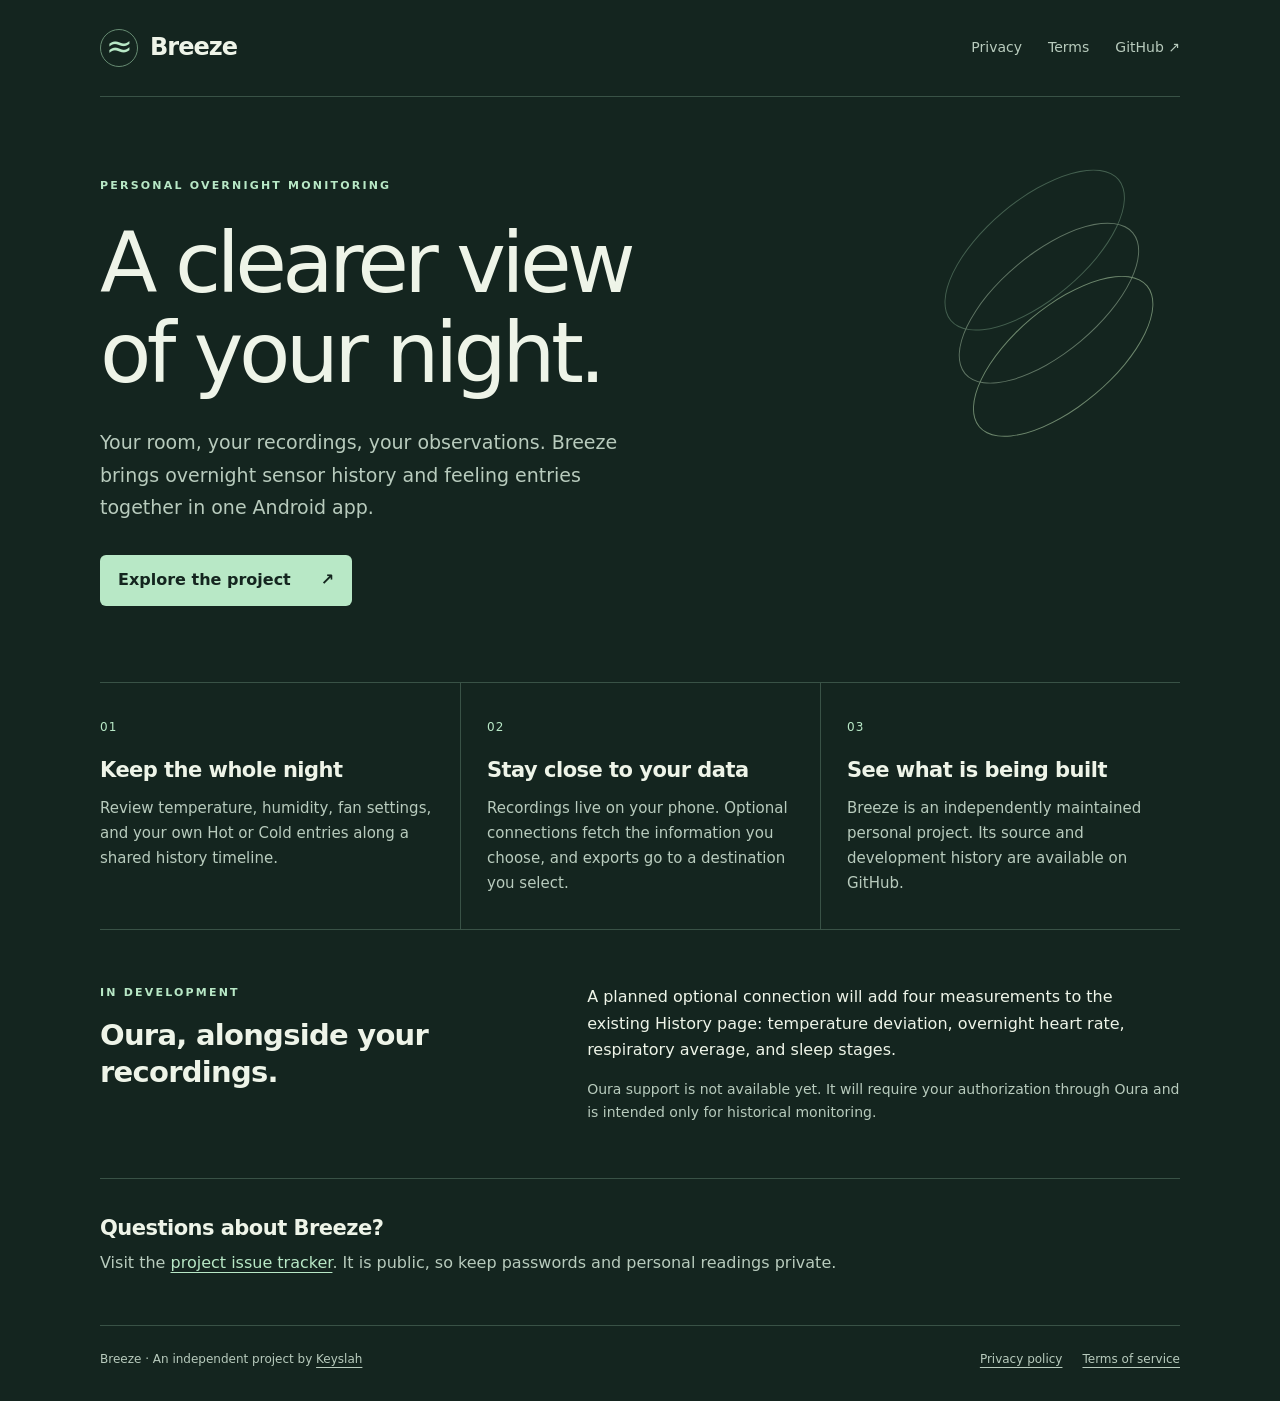
==== website/index.html @ 82f31aa6 "Add Breeze GitHub Pages site and terms of service" ====
<!doctype html>
<html lang="en">
<head>
  <meta charset="utf-8">
  <meta name="viewport" content="width=device-width, initial-scale=1">
  <meta name="description" content="Breeze is a personal Android app for overnight recordings, sensor history, and feeling entries. Learn about the project, privacy, and terms.">
  <meta name="theme-color" content="#14251f">
  <meta name="referrer" content="no-referrer">
  <title>Breeze · A clearer view of your night</title>
  <link rel="stylesheet" href="styles.css">
</head>
<body>
  <a class="skip" href="#main">Skip to content</a>
  <div class="shell">
    <header class="site-header">
      <a class="brand" href="./" aria-current="page"><span class="brand-mark" aria-hidden="true">≈</span>Breeze</a>
      <nav aria-label="Main navigation"><a href="privacy.html">Privacy</a><a href="terms.html">Terms</a><a href="https://github.com/Keyslah/Breeze">GitHub ↗</a></nav>
    </header>
    <main id="main">
      <section class="hero" aria-labelledby="intro">
        <p class="eyebrow">PERSONAL OVERNIGHT MONITORING</p>
        <h1 id="intro">A clearer view<br>of your night.</h1>
        <p class="lede">Your room, your recordings, your observations. Breeze brings overnight sensor history and feeling entries together in one Android app.</p>
        <a class="button" href="https://github.com/Keyslah/Breeze">Explore the project <span aria-hidden="true">↗</span></a>
        <div class="night-lines" aria-hidden="true"><span></span><span></span><span></span></div>
      </section>
      <section class="feature-grid" aria-label="About Breeze">
        <article class="feature"><span class="feature-number">01</span><h2>Keep the whole night</h2><p>Review temperature, humidity, fan settings, and your own Hot or Cold entries along a shared history timeline.</p></article>
        <article class="feature"><span class="feature-number">02</span><h2>Stay close to your data</h2><p>Recordings live on your phone. Optional connections fetch the information you choose, and exports go to a destination you select.</p></article>
        <article class="feature"><span class="feature-number">03</span><h2>See what is being built</h2><p>Breeze is an independently maintained personal project. Its source and development history are available on GitHub.</p></article>
      </section>
      <section class="oura-note" aria-labelledby="oura-title">
        <div><p class="eyebrow">IN DEVELOPMENT</p><h2 id="oura-title">Oura, alongside your recordings.</h2></div>
        <div><p>A planned optional connection will add four measurements to the existing History page: temperature deviation, overnight heart rate, respiratory average, and sleep stages.</p><p class="muted">Oura support is not available yet. It will require your authorization through Oura and is intended only for historical monitoring.</p></div>
      </section>
      <section class="contact" aria-labelledby="contact-title"><h2 id="contact-title">Questions about Breeze?</h2><p>Visit the <a href="https://github.com/Keyslah/Breeze/issues">project issue tracker</a>. It is public, so keep passwords and personal readings private.</p></section>
    </main>
    <footer><span>Breeze · An independent project by <a href="https://github.com/Keyslah">Keyslah</a></span><div><a href="privacy.html">Privacy policy</a><a href="terms.html">Terms of service</a></div></footer>
  </div>
</body>
</html>
---- website/styles.css ----
:root { color-scheme: dark; --bg:#14251f; --panel:#1b3028; --ink:#eef4e8; --muted:#b8cbbd; --mint:#b8e8c6; --line:#395246; }
* { box-sizing:border-box; }
html { scroll-behavior:smooth; }
body { margin:0; background:var(--bg); color:var(--ink); font-family:system-ui,-apple-system,BlinkMacSystemFont,"Segoe UI",sans-serif; font-size:16px; line-height:1.65; }
a { color:var(--mint); text-underline-offset:4px; }
a:hover { color:#fff; }
a:focus-visible { outline:3px solid var(--mint); outline-offset:6px; border-radius:3px; }
.shell { width:min(1080px,calc(100% - 64px)); margin:auto; }
.skip { position:absolute; top:-100px; left:20px; padding:10px 18px; z-index:3; background:var(--ink); color:var(--bg); }
.skip:focus { top:12px; }
.site-header { display:flex; align-items:center; justify-content:space-between; gap:24px; padding:28px 0; border-bottom:1px solid var(--line); }
.brand { display:inline-flex; align-items:center; gap:12px; font-weight:650; font-size:24px; letter-spacing:-1px; text-decoration:none; color:var(--ink); }
.brand-mark { display:grid; place-items:center; width:38px; height:38px; border:1px solid #668b72; border-radius:50%; color:var(--mint); font-size:32px; font-weight:400; line-height:1; padding-bottom:4px; }
nav { display:flex; align-items:center; flex-wrap:wrap; gap:26px; }
nav a { font-size:14px; text-decoration:none; color:var(--muted); }
nav a[aria-current="page"] { color:var(--ink); text-decoration:underline; }
.hero { position:relative; padding:80px 0 76px; overflow:hidden; }
.eyebrow { color:var(--mint); font-size:11px; font-weight:650; letter-spacing:.2em; margin:0 0 24px; }
h1 { font-size:clamp(42px,7.5vw,84px); font-weight:450; line-height:1.07; letter-spacing:-.055em; margin:0 0 28px; }
.lede { position:relative; max-width:550px; color:var(--muted); font-size:19px; line-height:1.7; margin:0 0 32px; z-index:1; }
.button { position:relative; display:inline-flex; align-items:center; gap:30px; background:var(--mint); color:var(--bg); font-weight:600; border-radius:6px; text-decoration:none; padding:12px 18px; z-index:1; }
.button:hover { background:#dcf5d7; color:var(--bg); }
.night-lines { position:absolute; right:12px; top:100px; width:220px; height:280px; opacity:.5; transform:rotate(-15deg); }
.night-lines span { position:absolute; display:block; width:220px; height:100px; border:1px solid #739a7f; border-radius:50%; transform:rotate(-25deg); }
.night-lines span:nth-child(2) { top:55px; border-color:#a9c3a7; }
.night-lines span:nth-child(3) { top:110px; border-color:#c4e7b9; }
.feature-grid { display:grid; grid-template-columns:repeat(3,minmax(0,1fr)); border-top:1px solid var(--line); border-bottom:1px solid var(--line); }
.feature { padding:30px 26px 34px; }
.feature:first-child { padding-left:0; }
.feature:last-child { padding-right:0; }
.feature+.feature { border-left:1px solid var(--line); }
.feature-number { color:var(--mint); font-size:12px; letter-spacing:.1em; }
h2 { font-size:21px; line-height:1.3; font-weight:550; letter-spacing:-.025em; }
.feature h2 { margin:18px 0 12px; }
.feature p { color:var(--muted); font-size:15px; margin:0; }
.oura-note { display:grid; grid-template-columns:1fr 1.35fr; gap:48px; padding:54px 0; border-bottom:1px solid var(--line); }
.oura-note .eyebrow { margin-bottom:14px; }
.oura-note h2 { font-size:29px; margin:0; }
.oura-note p { margin:0 0 14px; }
.oura-note p:last-child { margin-bottom:0; }
.muted { color:var(--muted); font-size:14px; }
.contact { padding:36px 0 48px; }
.contact h2 { margin:0 0 8px; }
.contact p { color:var(--muted); margin:0; }
footer { display:flex; justify-content:space-between; flex-wrap:wrap; gap:18px; color:var(--muted); font-size:12px; padding:24px 0 32px; border-top:1px solid var(--line); }
footer div { display:flex; gap:20px; }
footer a { color:var(--muted); }
.legal { max-width:740px; padding:56px 0 70px; }
.legal h1 { font-size:clamp(34px,5vw,52px); line-height:1.15; margin-bottom:20px; }
.legal h2 { margin:36px 0 12px; color:var(--ink); }
.legal p,.legal li { color:var(--muted); }
.legal strong { color:var(--ink); font-weight:600; }
.legal p { margin:0 0 18px; }
.legal li+li { margin-top:8px; }
.legal code { font-size:.9em; overflow-wrap:anywhere; background:var(--panel); border-radius:4px; padding:2px 5px; }
.legal a { overflow-wrap:anywhere; }
@media(max-width:850px) { .night-lines { opacity:.18; right:-65px; } .oura-note { gap:26px; } }
@media(max-width:620px) { .shell { width:calc(100% - 36px); } .site-header { gap:18px; padding:20px 0; flex-wrap:wrap; } nav { gap:20px; } .hero { padding:52px 0; } .lede { font-size:17px; } .night-lines { display:none; } .feature-grid { grid-template-columns:1fr; } .feature,.feature:first-child,.feature:last-child { padding:25px 0; } .feature+.feature { border-left:0; border-top:1px solid var(--line); } .feature h2 { margin-top:12px; } .oura-note { grid-template-columns:1fr; gap:24px; padding:36px 0; } .legal { padding-top:38px; } }
@media(prefers-reduced-motion:reduce) { html { scroll-behavior:auto; } }
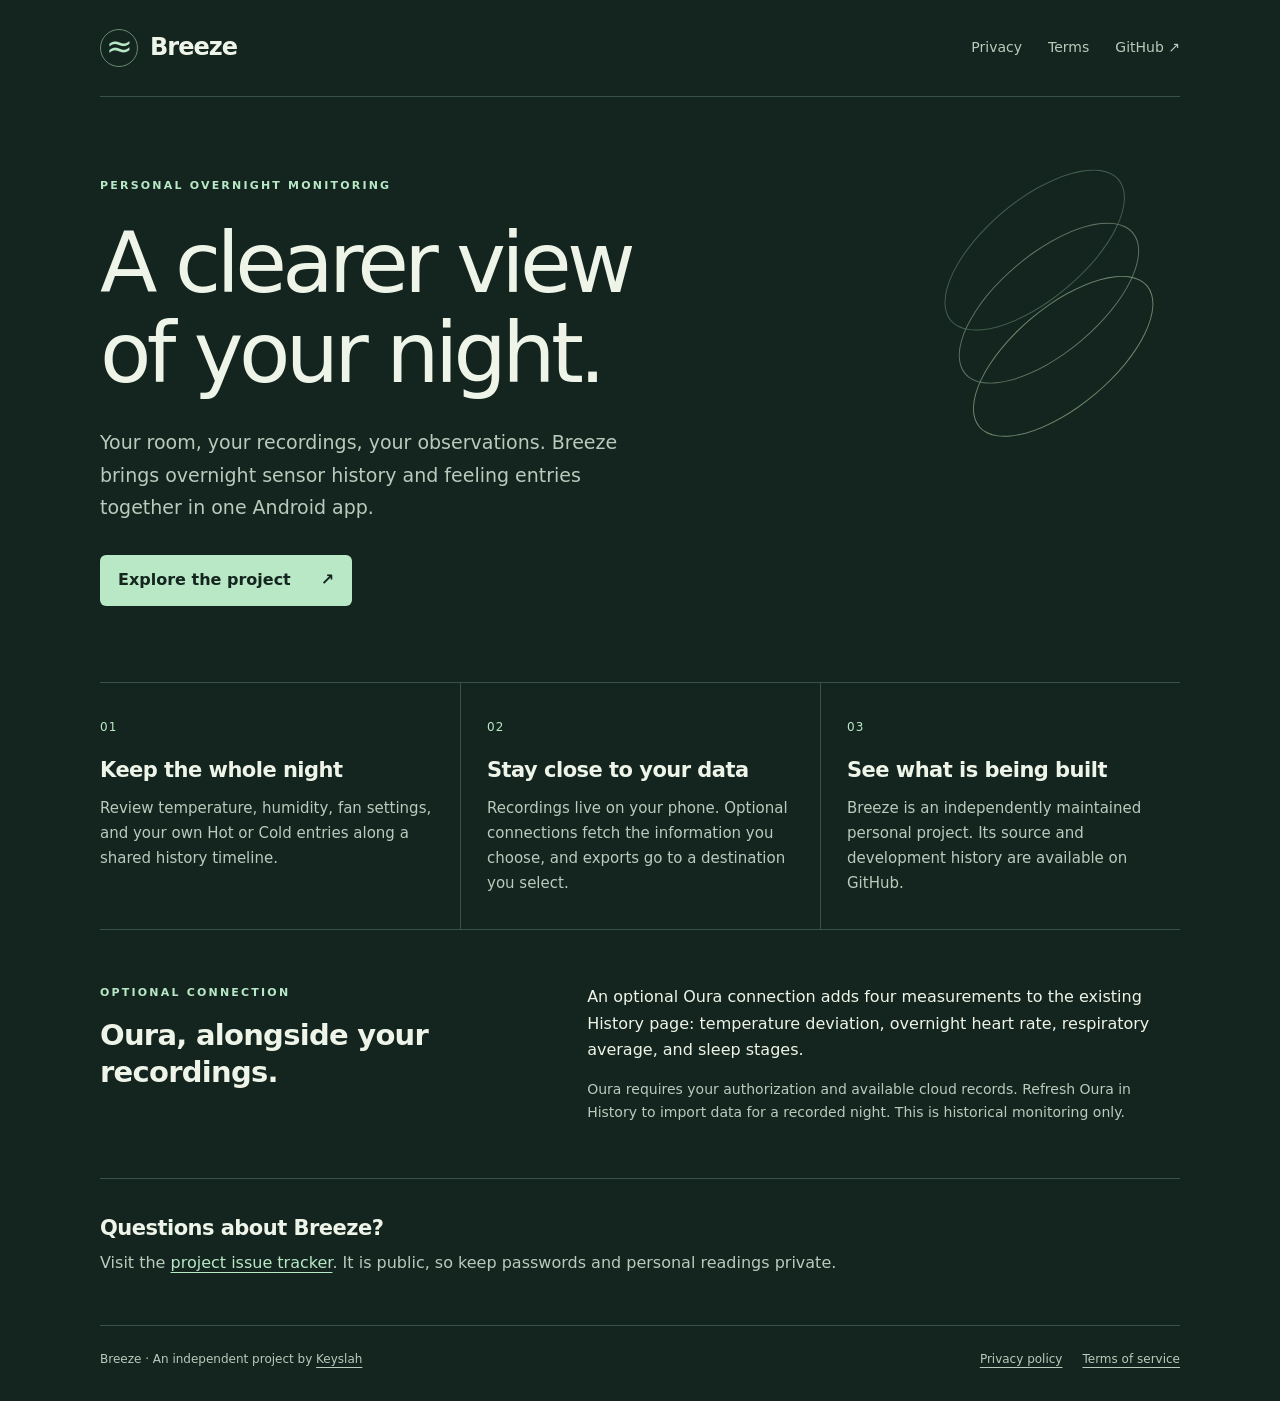
==== commit 1868ec6b: "Integrate four Oura measurements into existing Breeze History" ====
--- a/website/index.html
+++ b/website/index.html
@@ -30,8 +30,8 @@
         <article class="feature"><span class="feature-number">03</span><h2>See what is being built</h2><p>Breeze is an independently maintained personal project. Its source and development history are available on GitHub.</p></article>
       </section>
       <section class="oura-note" aria-labelledby="oura-title">
-        <div><p class="eyebrow">IN DEVELOPMENT</p><h2 id="oura-title">Oura, alongside your recordings.</h2></div>
-        <div><p>A planned optional connection will add four measurements to the existing History page: temperature deviation, overnight heart rate, respiratory average, and sleep stages.</p><p class="muted">Oura support is not available yet. It will require your authorization through Oura and is intended only for historical monitoring.</p></div>
+        <div><p class="eyebrow">OPTIONAL CONNECTION</p><h2 id="oura-title">Oura, alongside your recordings.</h2></div>
+        <div><p>An optional Oura connection adds four measurements to the existing History page: temperature deviation, overnight heart rate, respiratory average, and sleep stages.</p><p class="muted">Oura requires your authorization and available cloud records. Refresh Oura in History to import data for a recorded night. This is historical monitoring only.</p></div>
       </section>
       <section class="contact" aria-labelledby="contact-title"><h2 id="contact-title">Questions about Breeze?</h2><p>Visit the <a href="https://github.com/Keyslah/Breeze/issues">project issue tracker</a>. It is public, so keep passwords and personal readings private.</p></section>
     </main>
--- a/website/styles.css
+++ b/website/styles.css
@@ -1,5 +1,8 @@
 :root { color-scheme: dark; --bg:#14251f; --panel:#1b3028; --ink:#eef4e8; --muted:#b8cbbd; --mint:#b8e8c6; --line:#395246; }
 * { box-sizing:border-box; }
+[hidden] { display:none !important; }
+button.button { border:0; cursor:pointer; font:inherit; margin:8px 0 24px; }
+button:focus-visible { outline:3px solid var(--mint); outline-offset:6px; }
 html { scroll-behavior:smooth; }
 body { margin:0; background:var(--bg); color:var(--ink); font-family:system-ui,-apple-system,BlinkMacSystemFont,"Segoe UI",sans-serif; font-size:16px; line-height:1.65; }
 a { color:var(--mint); text-underline-offset:4px; }
